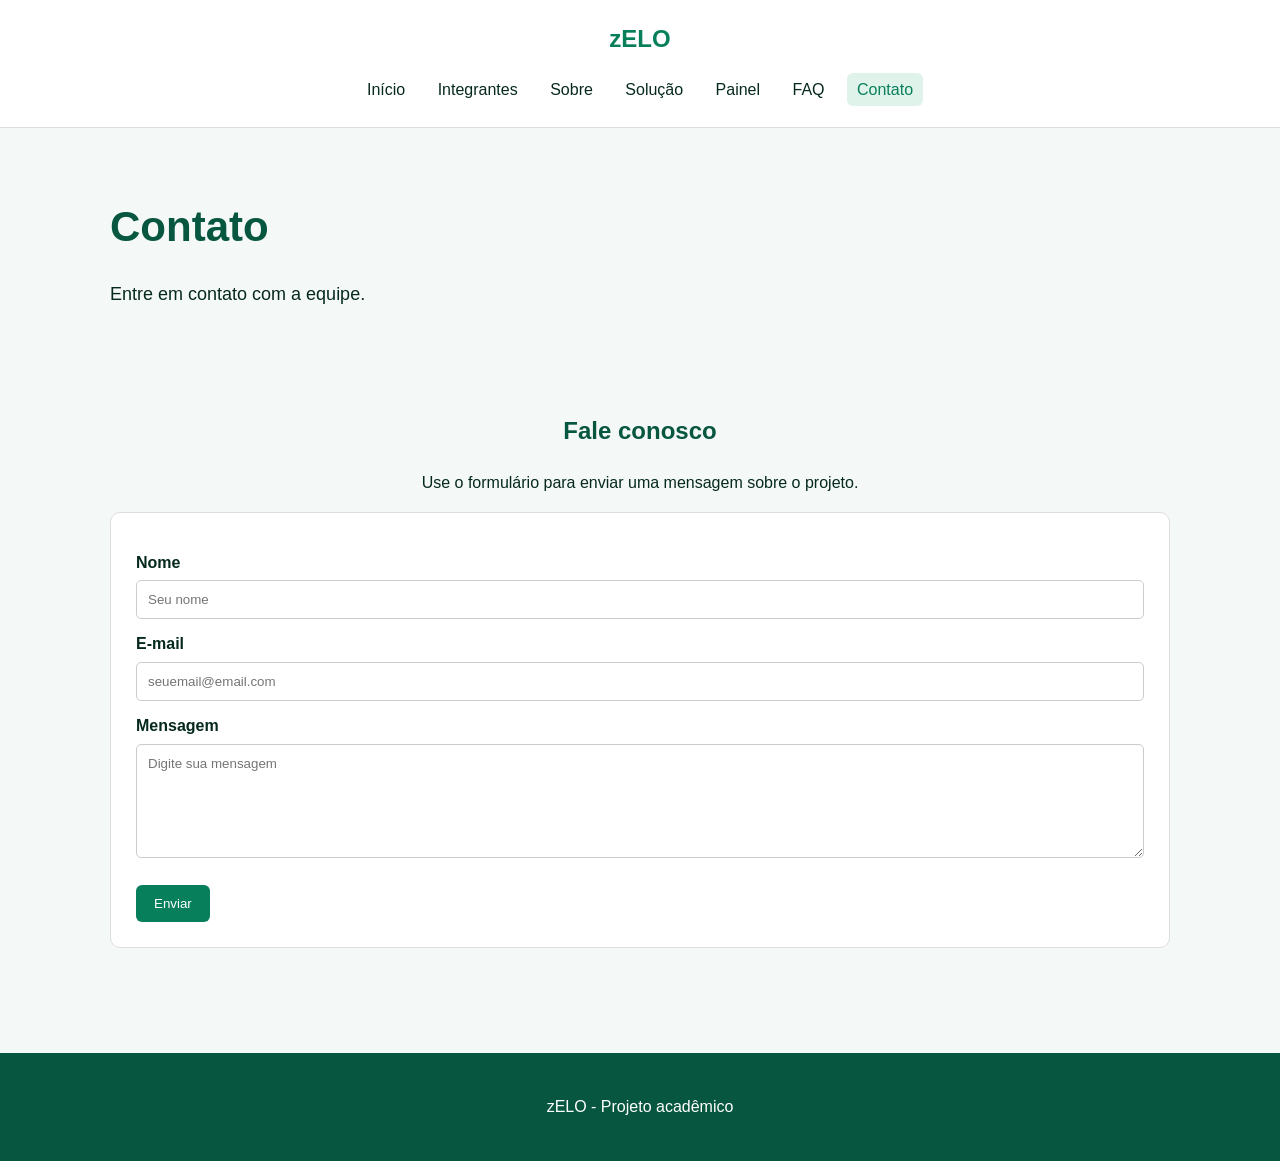
==== contato.html @ 5487a205 "adicionando outras paginas" ====
<!DOCTYPE html>
<html lang="pt-BR">
<head>
  <meta charset="UTF-8">
  <meta name="viewport" content="width=device-width, initial-scale=1.0">
  <title>zELO  | Contato</title>
  <link rel="stylesheet" href="css/style.css">
</head>
<body>
<header>
  <nav>
    <h2><a href="index.html">zELO </a></h2>
    <ul>
      <li><a class="" href="index.html">Início</a></li>
      <li><a class="" href="integrantes.html">Integrantes</a></li>
      <li><a class="" href="sobre.html">Sobre</a></li>
      <li><a class="" href="solucao.html">Solução</a></li>
      <li><a class="" href="painel.html">Painel</a></li>
      <li><a class="" href="faq.html">FAQ</a></li>
      <li><a class="ativo" href="contato.html">Contato</a></li>
    </ul>
  </nav>
</header>
<main>
<section class="topo"><h1>Contato</h1><p>Entre em contato com a equipe.</p></section>
<section class="secao duas-colunas">
  <div><h2>Fale conosco</h2><p>Use o formulário para enviar uma mensagem sobre o projeto.</p></div>
  <form><label for="nome">Nome</label><input id="nome" type="text" placeholder="Seu nome">
  <label for="email">E-mail</label><input id="email" type="email" placeholder="seuemail@email.com">
  <label for="mensagem">Mensagem</label><textarea id="mensagem" rows="6" placeholder="Digite sua mensagem"></textarea>
  <button class="botao" type="submit">Enviar</button></form>
</section>
</main>
<footer><p> zELO  - Projeto acadêmico </p></footer>
</body>
</html>
---- css/style.css ----
body {
    margin: 0;
    font-family: Arial, sans-serif;
    background: #f4f8f6;
    color: #06291e;
    line-height: 1.6;
}

a {
    text-decoration: none;
    color: inherit;
}

header {
    background: white;
    border-bottom: 1px solid #ddd;
    text-align: center;
    padding: 15px;
}

nav h2 {
    margin: 5px;
    color: #087f5b;
}

nav ul {
    list-style: none;
    padding: 0;
    margin: 15px 0 5px;
}

nav li {
    display: inline-block;
    margin: 4px;
}

nav li a {
    padding: 8px 10px;
}

nav li a:hover,
nav li a.ativo {
    background: #dff3eb;
    color: #087f5b;
    border-radius: 6px;
}

main {
    width: 90%;
    max-width: 1100px;
    margin: auto;
}

.inicio {
    padding: 70px 20px;
    text-align: center;
}

.inicio h1,
.topo h1 {
    font-size: 42px;
    margin: 10px 0 20px;
    color: #07563f;
}

.inicio p {
    font-size: 18px;
}

.destaque {
    color: #087f5b;
    font-weight: bold;
    font-size: 14px;
}

.botao {
    display: inline-block;
    margin-top: 20px;
    background: #087f5b;
    color: white;
    padding: 11px 18px;
    border-radius: 6px;
    border: 0;
    cursor: pointer;
}

.botao:hover {
    background: #07563f;
}

.secao {
    padding: 40px 20px;
}

.secao h2,
.topo h1 {
    color: #07563f;
}

.caixa{ 
    background: white;
    border: 1px solid #ddd;
    border-radius: 10px;
    padding: 25px;
    margin: 15px 0;

}
.cards article,
form,
.faq article {
    background: white;
    border: 1px solid #ddd;
    border-radius: 10px;
    padding: 25px;
    margin: 15px 0;
}

.cards {
    text-align: center;
}

.cards article {
    display: inline-block;
    vertical-align: top;
    width: 28%;
    height: 180px;
    margin: 1%;
    text-align: left;
}

.cards article h2,
.cards article h3 {
    margin-top: 0;
}

.topo {
    padding: 55px 20px 25px;
}

.topo p {
    font-size: 18px;
}

.duas-colunas {
    text-align: center;
}

.duas-colunas .caixa {
    display: inline-block;
    vertical-align: top;
    width: 42%;
    height: 180px;
    margin: 1%;
    text-align: left;
}

ul,
ol {
    padding-left: 25px;
}

li {
    margin-bottom: 8px;
}

.aviso {
    margin-top: 25px;
    font-style: italic;
}

.margem {
    margin-top: 45px;
}

table {
    width: 100%;
    border-collapse: collapse;
    background: white;
    margin-top: 20px;
}

th,
td {
    padding: 13px;
    border: 1px solid #ddd;
    text-align: left;
}

th {
    background: #dff3eb;
    color: #07563f;
}

.faq {
    text-align: center;
}

.faq article {
    display: inline-block;
    vertical-align: top;
    width: 42%;
    height: 130px;
    margin: 1%;
    text-align: left;
}

.faq article h2 {
    font-size: 20px;
}

form {
    text-align: left;
}

label {
    display: block;
    margin-top: 12px;
    margin-bottom: 5px;
    font-weight: bold;
}

input,
textarea {
    width: 100%;
    padding: 11px;
    box-sizing: border-box;
    border: 1px solid #ccc;
    border-radius: 5px;
    font-family: Arial, sans-serif;
}

form .botao {
    margin-top: 20px;
}

footer {
    margin-top: 50px;
    background: #07563f;
    color: white;
    text-align: center;
    padding: 25px;
}


.integrantes article {
    height: auto;
    min-height: 400px;
}

.integrantes article img {
    width: 130px;
    height: 130px;
    object-fit: cover;
    border-radius: 50%;
    display: block;
    margin: 0 auto 15px;
}

.integrantes article h2 {
    font-size: 18px;
}

.integrantes article p {
    font-size: 14px;
    
}

.integrantes article a {
    color: #087f5b;
    
}
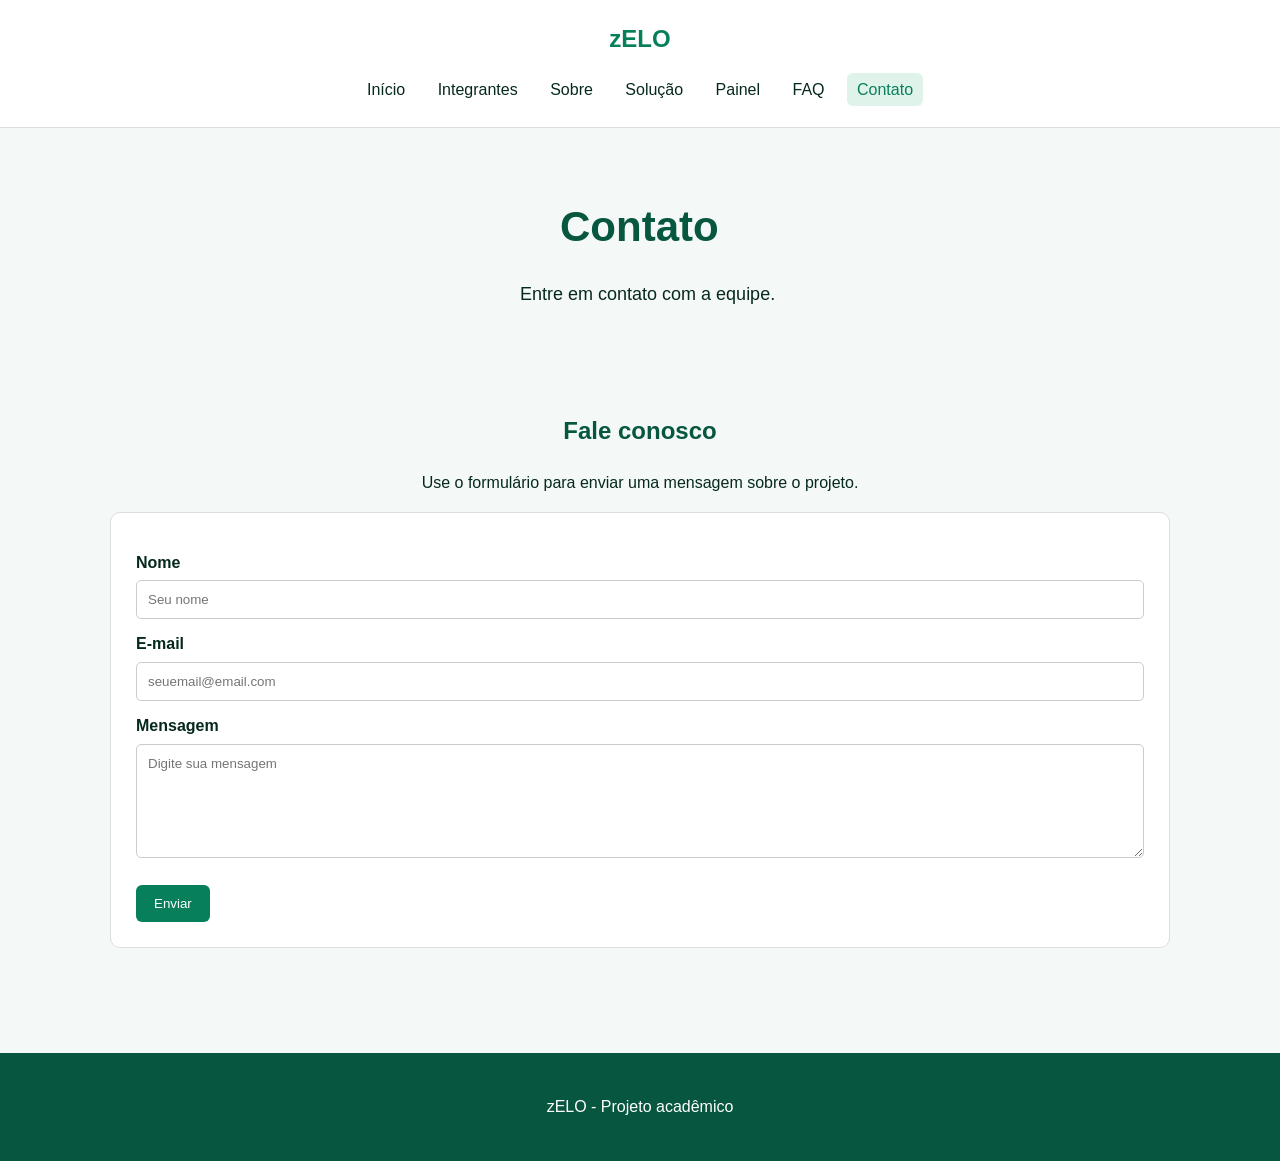
==== commit 91690e99: "Centralização do título do contato na aba contato do html, alteração na pasta css" ====
--- a/contato.html
+++ b/contato.html
@@ -22,7 +22,7 @@
   </nav>
 </header>
 <main>
-<section class="topo"><h1>Contato</h1><p>Entre em contato com a equipe.</p></section>
+<section class="topo"><h1 class="ctt">Contato</h1><p class="fale-cnsc">Entre em contato com a equipe.</p></section>
 <section class="secao duas-colunas">
   <div><h2>Fale conosco</h2><p>Use o formulário para enviar uma mensagem sobre o projeto.</p></div>
   <form><label for="nome">Nome</label><input id="nome" type="text" placeholder="Seu nome">
--- a/css/style.css
+++ b/css/style.css
@@ -271,3 +271,10 @@
     color: #087f5b;
     
 }
+.ctt {
+    padding-left: 450px;
+}
+.fale-cnsc {
+    padding-left: 410px;
+    padding-top: 30;
+}
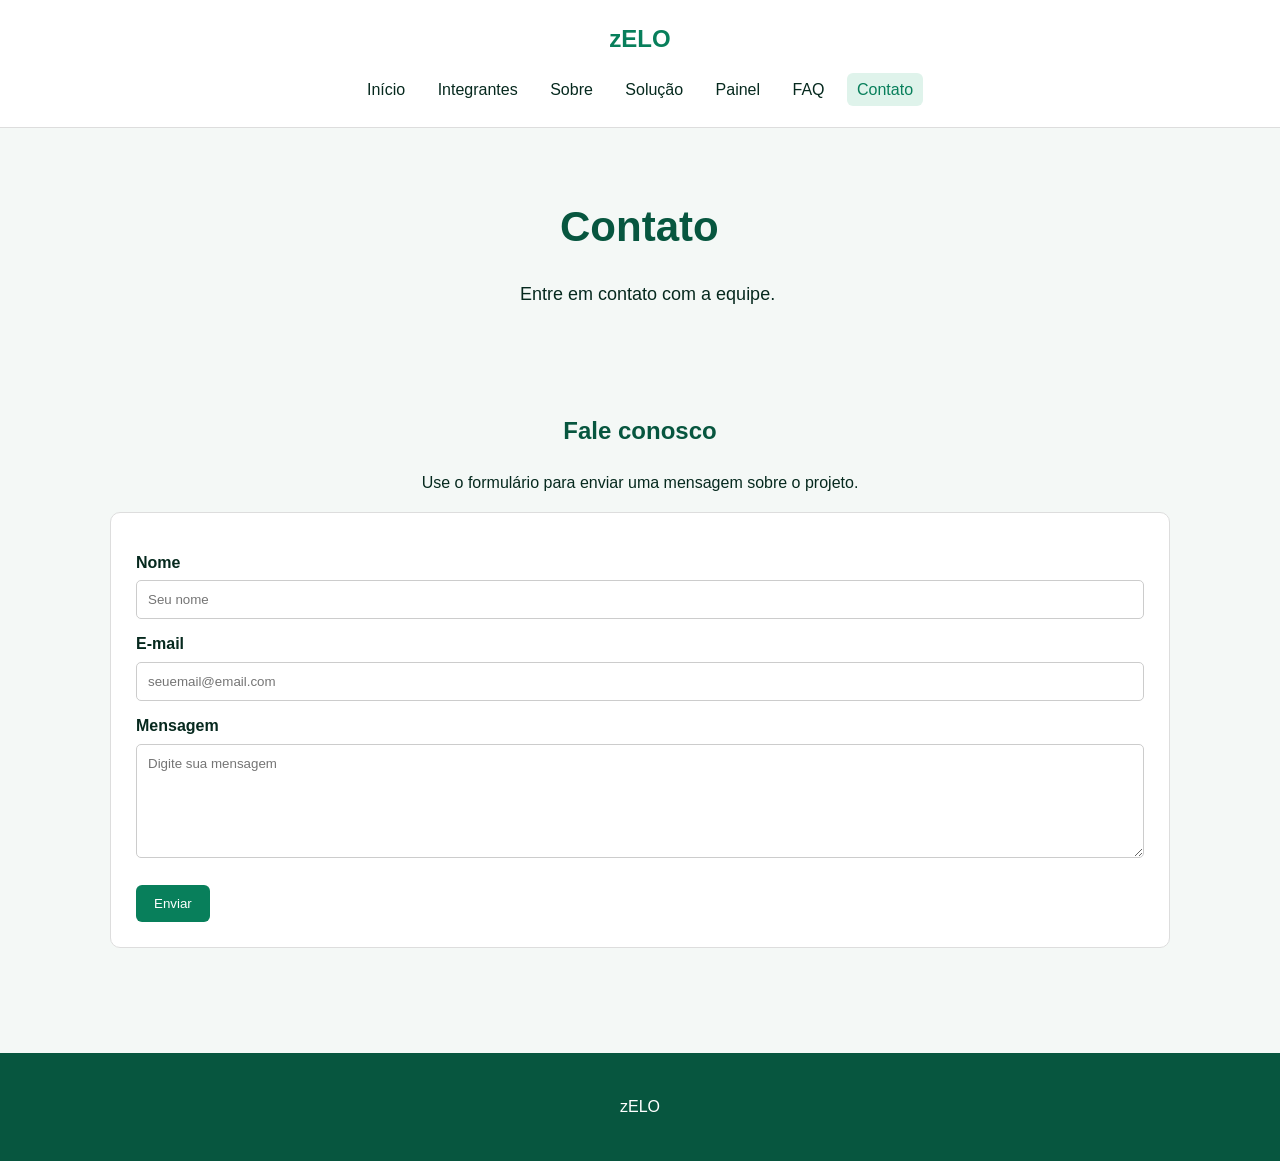
==== commit 12aa76f0: "Modificação footer" ====
--- a/contato.html
+++ b/contato.html
@@ -31,6 +31,6 @@
   <button class="botao" type="submit">Enviar</button></form>
 </section>
 </main>
-<footer><p> zELO  - Projeto acadêmico </p></footer>
+<footer><p>zELO</p></footer>
 </body>
 </html>
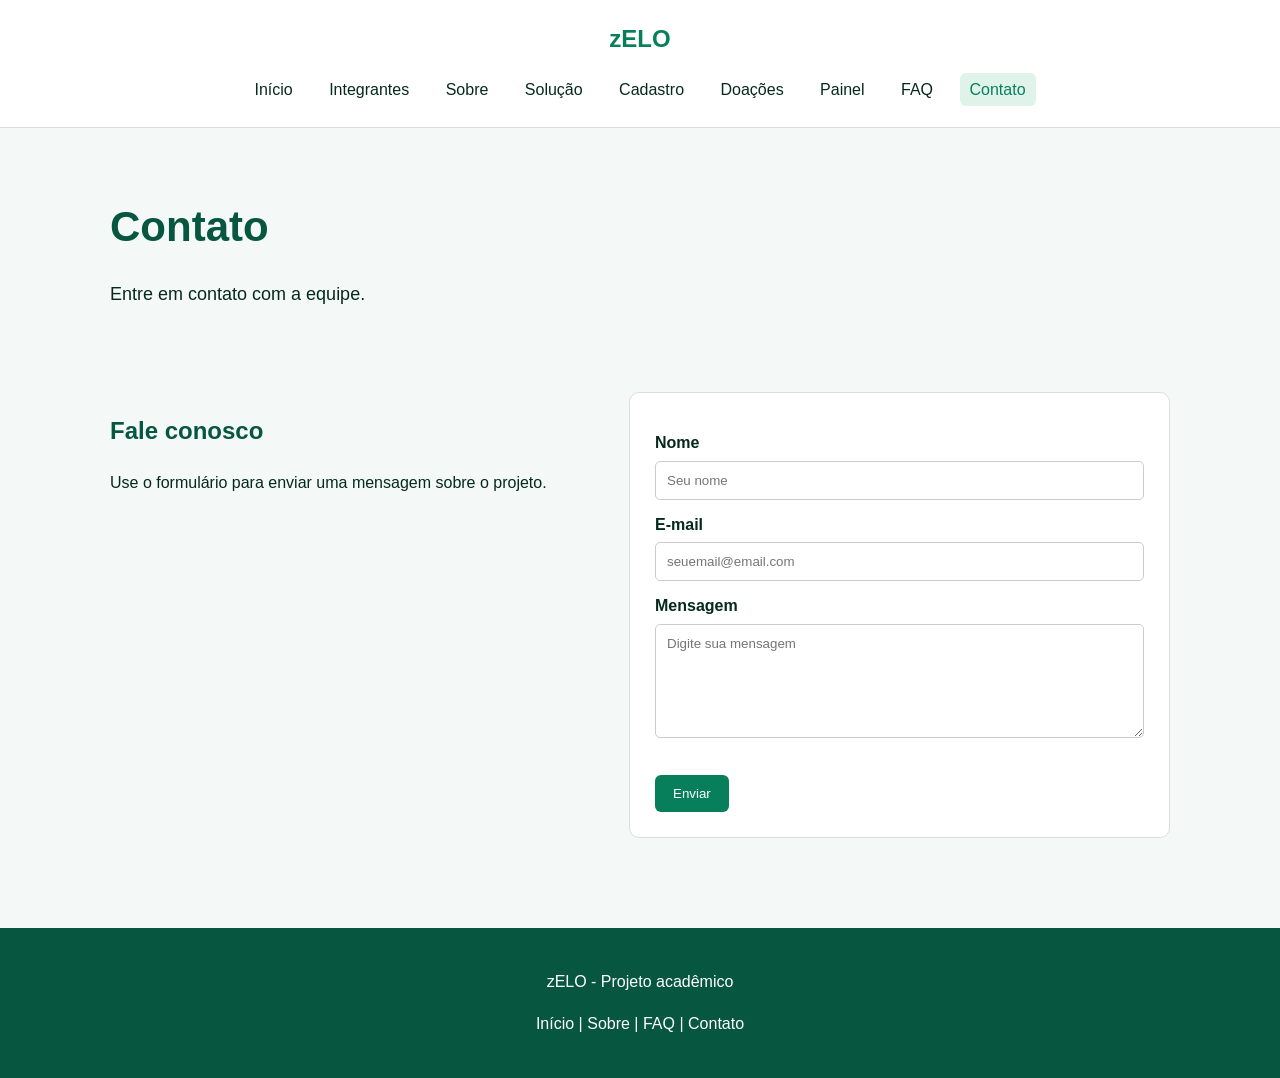
==== commit 94c38701: "implementando atualizações (contato, faq e integrantes)" ====
--- a/contato.html
+++ b/contato.html
@@ -3,34 +3,63 @@
 <head>
   <meta charset="UTF-8">
   <meta name="viewport" content="width=device-width, initial-scale=1.0">
-  <title>zELO  | Contato</title>
+  <title>zELO | Contato</title>
+  <!-- CSS e JavaScript externos -->
   <link rel="stylesheet" href="css/style.css">
+  <script src="js/java.js" defer></script>
 </head>
 <body>
-<header>
-  <nav>
-    <h2><a href="index.html">zELO </a></h2>
-    <ul>
-      <li><a class="" href="index.html">Início</a></li>
-      <li><a class="" href="integrantes.html">Integrantes</a></li>
-      <li><a class="" href="sobre.html">Sobre</a></li>
-      <li><a class="" href="solucao.html">Solução</a></li>
-      <li><a class="" href="painel.html">Painel</a></li>
-      <li><a class="" href="faq.html">FAQ</a></li>
-      <li><a class="ativo" href="contato.html">Contato</a></li>
-    </ul>
-  </nav>
-</header>
-<main>
-<section class="topo"><h1 class="ctt">Contato</h1><p class="fale-cnsc">Entre em contato com a equipe.</p></section>
-<section class="secao duas-colunas">
-  <div><h2>Fale conosco</h2><p>Use o formulário para enviar uma mensagem sobre o projeto.</p></div>
-  <form><label for="nome">Nome</label><input id="nome" type="text" placeholder="Seu nome">
-  <label for="email">E-mail</label><input id="email" type="email" placeholder="seuemail@email.com">
-  <label for="mensagem">Mensagem</label><textarea id="mensagem" rows="6" placeholder="Digite sua mensagem"></textarea>
-  <button class="botao" type="submit">Enviar</button></form>
-</section>
-</main>
-<footer><p>zELO</p></footer>
+  <!-- Cabeçalho com logo e menu de navegação -->
+  <header>
+    <nav>
+      <p class="logo"><a href="index.html">zELO</a></p>
+      <ul>
+        <li><a href="index.html">Início</a></li>
+        <li><a href="integrantes.html">Integrantes</a></li>
+        <li><a href="sobre.html">Sobre</a></li>
+        <li><a href="solucao.html">Solução</a></li>
+        <li><a href="cadastro.html">Cadastro</a></li>
+        <li><a href="doacoes.html">Doações</a></li>
+        <li><a href="painel.html">Painel</a></li>
+        <li><a href="faq.html">FAQ</a></li>
+        <li><a class="ativo" href="contato.html">Contato</a></li>
+      </ul>
+    </nav>
+  </header>
+
+  <!-- Conteúdo principal da página -->
+  <main>
+    <!-- Título da página -->
+    <section class="topo">
+      <h1>Contato</h1>
+      <p>Entre em contato com a equipe.</p>
+    </section>
+
+    <!-- Texto e formulário de contato (validação no JavaScript) -->
+    <section class="secao duas-colunas">
+      <div>
+        <h2>Fale conosco</h2>
+        <p>Use o formulário para enviar uma mensagem sobre o projeto.</p>
+      </div>
+      <form id="form-contato">
+        <label for="nome">Nome</label>
+        <input id="nome" type="text" placeholder="Seu nome">
+
+        <label for="email">E-mail</label>
+        <input id="email" type="email" placeholder="seuemail@email.com">
+
+        <label for="mensagem">Mensagem</label>
+        <textarea id="mensagem" rows="6" placeholder="Digite sua mensagem"></textarea>
+
+        <button class="botao" type="submit">Enviar</button>
+      </form>
+    </section>
+  </main>
+
+  <!-- Rodapé -->
+  <footer>
+    <p>zELO - Projeto acadêmico</p>
+    <p><a href="index.html">Início</a> | <a href="sobre.html">Sobre</a> | <a href="faq.html">FAQ</a> | <a href="contato.html">Contato</a></p>
+  </footer>
 </body>
-</html>+</html>
--- a/css/style.css
+++ b/css/style.css
@@ -1,5 +1,15 @@
-
-
+/* ==========================================================
+   zELO - Folha de estilos (Sprint 02)
+   Seções:
+   1. Base                 6. Tabelas
+   2. Cabeçalho e menu     7. FAQ e formulários
+   3. Layout geral         8. Rodapé e integrantes
+   4. Botões               9. Componentes (carrossel, acordeão...)
+   5. Cards e caixas      10. Responsivo (tablet, mobile, desktop)
+   ========================================================== */
+
+
+/* ---------- 1. BASE ---------- */
 body {
     margin: 0;
     font-family: Arial, sans-serif;
@@ -13,6 +23,12 @@
     color: inherit;
 }
 
+img {
+    max-width: 100%;
+}
+
+
+/* ---------- 2. CABEÇALHO E MENU ---------- */
 header {
     background: white;
     border-bottom: 1px solid #ddd;
@@ -20,9 +36,12 @@
     padding: 15px;
 }
 
-nav h2 {
+/* logo (texto "zELO" no topo) */
+.logo {
     margin: 5px;
     color: #087f5b;
+    font-size: 1.5em;
+    font-weight: bold;
 }
 
 nav ul {
@@ -47,6 +66,13 @@
     border-radius: 6px;
 }
 
+/* botão do menu hambúrguer (escondido no desktop) */
+.menu-toggle {
+    display: none;
+}
+
+
+/* ---------- 3. LAYOUT GERAL ---------- */
 main {
     width: 90%;
     max-width: 1100px;
@@ -75,6 +101,43 @@
     font-size: 14px;
 }
 
+.secao {
+    padding: 40px 20px;
+}
+
+.secao h2,
+.topo h1 {
+    color: #07563f;
+}
+
+.topo {
+    padding: 55px 20px 25px;
+}
+
+.topo p {
+    font-size: 18px;
+}
+
+/* texto de um lado e formulário/lista do outro */
+.duas-colunas {
+    text-align: center;
+}
+
+ul,
+ol {
+    padding-left: 25px;
+}
+
+li {
+    margin-bottom: 8px;
+}
+
+.margem {
+    margin-top: 45px;
+}
+
+
+/* ---------- 4. BOTÕES ---------- */
 .botao {
     display: inline-block;
     margin-top: 20px;
@@ -90,23 +153,13 @@
     background: #07563f;
 }
 
-.secao {
-    padding: 40px 20px;
-}
-
-.secao h2,
-.topo h1 {
-    color: #07563f;
-}
-
-.caixa{ 
-    background: white;
-    border: 1px solid #ddd;
-    border-radius: 10px;
-    padding: 25px;
-    margin: 15px 0;
-
-}
+.botao:active {
+    transform: scale(0.97);
+}
+
+
+/* ---------- 5. CARDS E CAIXAS ---------- */
+.caixa,
 .cards article,
 form,
 .faq article {
@@ -135,45 +188,14 @@
     margin-top: 0;
 }
 
-.topo {
-    padding: 55px 20px 25px;
-}
-
-.topo p {
-    font-size: 18px;
-}
-
-.duas-colunas {
-    text-align: center;
-}
-
-.duas-colunas .caixa {
-    display: inline-block;
-    vertical-align: top;
-    width: 42%;
-    height: 180px;
-    margin: 1%;
-    text-align: left;
-}
-
-ul,
-ol {
-    padding-left: 25px;
-}
-
-li {
-    margin-bottom: 8px;
-}
-
-.aviso {
-    margin-top: 25px;
-    font-style: italic;
-}
-
-.margem {
-    margin-top: 45px;
-}
-
+/* sombra ao passar o mouse */
+.cards article:hover,
+.caixa:hover {
+    box-shadow: 0 6px 15px rgba(7, 86, 63, 0.15);
+}
+
+
+/* ---------- 6. TABELAS ---------- */
 table {
     width: 100%;
     border-collapse: collapse;
@@ -186,6 +208,7 @@
     padding: 13px;
     border: 1px solid #ddd;
     text-align: left;
+    word-break: break-word;
 }
 
 th {
@@ -193,6 +216,20 @@
     color: #07563f;
 }
 
+/* selo de badge (Bronze, Prata, Ouro) */
+.badge {
+    display: inline-block;
+    padding: 2px 10px;
+    border-radius: 12px;
+    background: #dff3eb;
+    color: #07563f;
+    font-size: 14px;
+    font-weight: bold;
+    white-space: nowrap;
+}
+
+
+/* ---------- 7. FAQ E FORMULÁRIOS ---------- */
 .faq {
     text-align: center;
 }
@@ -222,12 +259,14 @@
 }
 
 input,
-textarea {
+textarea,
+select {
     width: 100%;
     padding: 11px;
     box-sizing: border-box;
     border: 1px solid #ccc;
     border-radius: 5px;
+    background: white;
     font-family: Arial, sans-serif;
 }
 
@@ -235,6 +274,30 @@
     margin-top: 20px;
 }
 
+/* campo com erro (marcado pelo JavaScript) */
+input.erro,
+textarea.erro,
+select.erro {
+    border-color: #c92a2a;
+    background: #fff5f5;
+}
+
+/* aviso abaixo dos campos */
+.aviso-form {
+    margin: 10px 0 0;
+    font-weight: bold;
+}
+
+.aviso-erro {
+    color: #c92a2a;
+}
+
+.aviso-ok {
+    color: #2b8a3e;
+}
+
+
+/* ---------- 8. RODAPÉ E INTEGRANTES ---------- */
 footer {
     margin-top: 50px;
     background: #07563f;
@@ -243,6 +306,9 @@
     padding: 25px;
 }
 
+footer a:hover {
+    text-decoration: underline;
+}
 
 .integrantes article {
     height: auto;
@@ -264,17 +330,444 @@
 
 .integrantes article p {
     font-size: 14px;
-    
 }
 
 .integrantes article a {
     color: #087f5b;
-    
-}
-.ctt {
-    padding-left: 450px;
-}
-.fale-cnsc {
-    padding-left: 410px;
-    padding-top: 30;
-}
+}
+
+
+/* ---------- 9. COMPONENTES FEITOS COM JAVASCRIPT ---------- */
+
+/* carrossel da página inicial */
+.carrossel {
+    display: flex;
+    align-items: center;
+    justify-content: center;
+    gap: 10px;
+    max-width: 700px;
+    margin: 20px auto 0;
+}
+
+.slide {
+    flex: 1;
+    background: white;
+    border: 1px solid #ddd;
+    border-radius: 10px;
+    padding: 25px;
+    min-height: 130px;
+    text-align: center;
+}
+
+.slide h3 {
+    margin-top: 0;
+    color: #07563f;
+}
+
+.slide small {
+    color: #5b7a6e;
+}
+
+.seta {
+    width: 40px;
+    height: 40px;
+    border: 0;
+    border-radius: 50%;
+    background: #087f5b;
+    color: white;
+    font-size: 18px;
+    cursor: pointer;
+}
+
+.seta:hover {
+    background: #07563f;
+}
+
+/* acordeão do FAQ (a classe "acordeao" é colocada pelo JS) */
+.faq article.acordeao {
+    height: auto;
+    min-height: 0;
+    padding: 0;
+}
+
+.faq article.acordeao h2 {
+    margin: 0;
+    padding: 18px 45px 18px 20px;
+    position: relative;
+    cursor: pointer;
+}
+
+.faq article.acordeao h2:hover {
+    background: #f0f8f4;
+    border-radius: 10px;
+}
+
+/* sinal de + (vira - quando aberto) */
+.faq article.acordeao h2::after {
+    content: "+";
+    position: absolute;
+    right: 20px;
+    color: #087f5b;
+}
+
+.faq article.acordeao.aberto h2::after {
+    content: "-";
+}
+
+/* a resposta fica escondida até clicar */
+.faq article.acordeao p {
+    display: none;
+    margin: 0;
+    padding: 0 20px 18px;
+}
+
+.faq article.acordeao.aberto p {
+    display: block;
+}
+
+
+/* ==========================================================
+   10. RESPONSIVO
+   ========================================================== */
+
+/* ---------- Notebook (até 1024px) ---------- */
+@media (max-width: 1024px) {
+    .inicio h1,
+    .topo h1 {
+        font-size: 36px;
+    }
+
+    .cards article {
+        width: 29%;
+        padding: 20px;
+    }
+
+    .secao {
+        padding: 35px 15px;
+    }
+}
+
+/* ---------- Tablet (até 768px) ---------- */
+@media (max-width: 768px) {
+    header {
+        padding: 12px 10px;
+    }
+
+    main {
+        width: 94%;
+    }
+
+    .inicio {
+        padding: 45px 10px;
+    }
+
+    .inicio h1,
+    .topo h1 {
+        font-size: 32px;
+    }
+
+    .inicio p,
+    .topo p {
+        font-size: 17px;
+    }
+
+    .secao {
+        padding: 30px 10px;
+    }
+
+    /* menu hambúrguer: logo de um lado e botão do outro */
+    nav {
+        display: flex;
+        flex-wrap: wrap;
+        align-items: center;
+        justify-content: space-between;
+    }
+
+    .logo {
+        margin: 0;
+    }
+
+    .menu-toggle {
+        display: block;
+        background: #dff3eb;
+        color: #087f5b;
+        border: 0;
+        border-radius: 6px;
+        padding: 8px 14px;
+        font-size: 22px;
+        cursor: pointer;
+    }
+
+    /* a lista de links fica escondida até clicar no botão */
+    nav ul {
+        display: none;
+        width: 100%;
+        margin: 12px 0 0;
+    }
+
+    nav ul.aberto {
+        display: block;
+    }
+
+    nav ul.aberto li {
+        display: block;
+        margin: 4px 0;
+    }
+
+    nav li a {
+        font-size: 15px;
+    }
+
+    nav ul.aberto li a {
+        display: block;
+        padding: 12px;
+        text-align: left;
+    }
+
+    /* cards em 2 colunas */
+    .cards article,
+    .faq article {
+        box-sizing: border-box;
+        width: 46%;
+        height: auto;
+        min-height: 150px;
+        margin: 1%;
+    }
+
+    .faq article {
+        min-height: 130px;
+    }
+
+    .integrantes article {
+        min-height: 380px;
+    }
+
+    /* texto e formulário um embaixo do outro */
+    .duas-colunas > div,
+    .duas-colunas > form {
+        display: block;
+        width: 100%;
+        box-sizing: border-box;
+    }
+
+    .duas-colunas > div {
+        text-align: left;
+    }
+
+    /* carrossel: setas abaixo do slide */
+    .carrossel {
+        flex-wrap: wrap;
+    }
+
+    .slide {
+        order: 1;
+        flex-basis: 100%;
+    }
+
+    .seta {
+        order: 2;
+    }
+
+    footer {
+        margin-top: 35px;
+        padding: 20px 15px;
+    }
+}
+
+/* ---------- Mobile (até 600px) ---------- */
+@media (max-width: 600px) {
+    body {
+        line-height: 1.5;
+    }
+
+    .logo {
+        font-size: 22px;
+    }
+
+    nav li a {
+        font-size: 14px;
+        border: 1px solid #e3efe9;
+        border-radius: 6px;
+    }
+
+    main {
+        width: 92%;
+    }
+
+    .inicio {
+        padding: 30px 5px;
+    }
+
+    .inicio h1,
+    .topo h1 {
+        font-size: 26px;
+        margin: 8px 0 14px;
+    }
+
+    .inicio p,
+    .topo p {
+        font-size: 16px;
+    }
+
+    .topo {
+        padding: 35px 5px 15px;
+    }
+
+    .secao {
+        padding: 25px 5px;
+    }
+
+    .caixa {
+        padding: 18px;
+    }
+
+    /* cards em 1 coluna */
+    .cards article,
+    .faq article {
+        display: block;
+        box-sizing: border-box;
+        width: 100%;
+        height: auto;
+        min-height: 0;
+        margin: 12px 0;
+        padding: 18px;
+    }
+
+    .integrantes article {
+        min-height: 0;
+    }
+
+    .integrantes article img {
+        width: 110px;
+        height: 110px;
+    }
+
+    .faq article h2 {
+        font-size: 18px;
+    }
+
+    /* botão ocupa a largura toda */
+    .botao {
+        display: block;
+        text-align: center;
+        padding: 13px 18px;
+    }
+
+    form {
+        padding: 18px;
+    }
+
+    /* fonte 16px evita o zoom automático no iPhone */
+    input,
+    textarea,
+    select {
+        font-size: 16px;
+    }
+
+    table {
+        font-size: 14px;
+    }
+
+    th,
+    td {
+        padding: 10px 8px;
+    }
+
+    .margem {
+        margin-top: 30px;
+    }
+
+    footer {
+        margin-top: 30px;
+        padding: 18px 10px;
+        font-size: 14px;
+    }
+}
+
+/* ---------- Celulares muito pequenos (até 360px) ---------- */
+@media (max-width: 360px) {
+    nav li a {
+        font-size: 13px;
+    }
+
+    .inicio h1,
+    .topo h1 {
+        font-size: 23px;
+    }
+}
+
+/* ---------- Desktop (a partir de 992px) ---------- */
+@media (min-width: 992px) {
+    /* cards: 3 por linha, todos da mesma altura */
+    .cards {
+        display: flex;
+        flex-wrap: wrap;
+        justify-content: center;
+        gap: 20px;
+    }
+
+    .cards article {
+        box-sizing: border-box;
+        width: calc(33.333% - 14px);
+        height: auto;
+        min-height: 180px;
+        margin: 0;
+    }
+
+    .cards.integrantes article {
+        min-height: 400px;
+    }
+
+    /* texto de um lado e formulário/lista do outro */
+    .duas-colunas {
+        display: flex;
+        align-items: flex-start;
+        gap: 30px;
+        text-align: left;
+    }
+
+    .duas-colunas > div,
+    .duas-colunas > form {
+        flex: 1;
+        min-width: 0;
+        margin: 0;
+    }
+
+    nav li {
+        margin: 4px 6px;
+    }
+}
+
+/* ---------- Desktop grande (a partir de 1300px) ---------- */
+@media (min-width: 1300px) {
+    main {
+        max-width: 1200px;
+    }
+
+    body {
+        font-size: 17px;
+    }
+
+    .inicio h1,
+    .topo h1 {
+        font-size: 48px;
+    }
+
+    .inicio p,
+    .topo p {
+        font-size: 20px;
+    }
+
+    .cards {
+        gap: 28px;
+    }
+
+    .cards article {
+        width: calc(33.333% - 19px);
+        padding: 30px;
+    }
+
+    .duas-colunas {
+        gap: 40px;
+    }
+}
